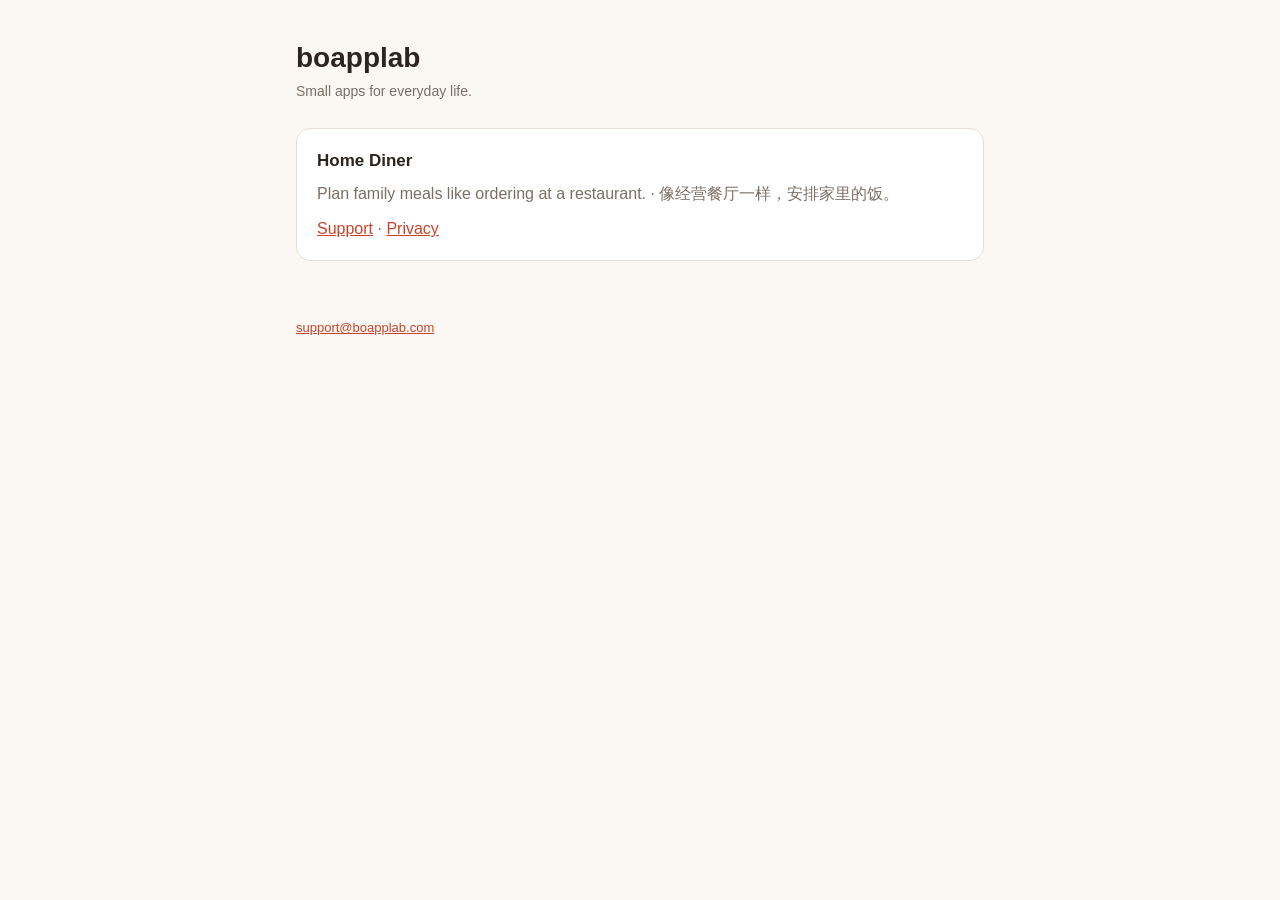
==== index.html @ b9cf9828 "Home Diner privacy policy and support pages App Store Connect needs a privacy policy URL and a suppo" ====
<!doctype html>
<html lang="en">
<head>
<meta charset="utf-8">
<meta name="viewport" content="width=device-width, initial-scale=1">
<title>boapplab</title>
<link rel="stylesheet" href="/style.css">
</head>
<body>
<main>
<h1>boapplab</h1>
<p class="meta">Small apps for everyday life.</p>
<div class="card">
  <h3>Home Diner</h3>
  <p>Plan family meals like ordering at a restaurant. · 像经营餐厅一样，安排家里的饭。</p>
  <p style="margin-top:8px"><a href="/homediner/support/">Support</a> · <a href="/homediner/privacy/">Privacy</a></p>
</div>
<footer><a href="mailto:support@boapplab.com">support@boapplab.com</a></footer>
</main>
</body>
</html>
---- style.css ----
:root {
  --bg: #fbf8f3;
  --text: #2b2420;
  --muted: #7a6f66;
  --accent: #c8432b;
  --line: #e8e0d6;
  --card: #ffffff;
  color-scheme: light dark;
}
@media (prefers-color-scheme: dark) {
  :root {
    --bg: #1c1916;
    --text: #efe8e0;
    --muted: #a89d92;
    --accent: #ef6a50;
    --line: #3a332d;
    --card: #25211d;
  }
}
* { box-sizing: border-box; }
body {
  margin: 0;
  background: var(--bg);
  color: var(--text);
  font: 16px/1.7 -apple-system, BlinkMacSystemFont, "PingFang SC", "Hiragino Sans GB", "Segoe UI", Roboto, "Noto Sans SC", sans-serif;
}
main { max-width: 720px; margin: 0 auto; padding: 40px 16px 64px; }
header.site { display: flex; align-items: center; justify-content: space-between; gap: 12px; margin-bottom: 32px; }
header.site a.home { color: var(--text); text-decoration: none; font-weight: 600; }
nav.lang a { color: var(--muted); text-decoration: none; margin-left: 12px; font-size: 14px; }
nav.lang a:hover { color: var(--accent); }
h1 { font-size: 28px; line-height: 1.3; margin: 0 0 4px; }
h2 { font-size: 19px; margin: 32px 0 8px; }
p, li { margin: 0 0 10px; }
ul { padding-left: 22px; }
a { color: var(--accent); }
.meta { color: var(--muted); font-size: 14px; margin-bottom: 24px; }
section.lang-block + section.lang-block { margin-top: 56px; padding-top: 40px; border-top: 1px solid var(--line); }
.card { background: var(--card); border: 1px solid var(--line); border-radius: 14px; padding: 18px 20px; margin: 16px 0; }
.card h3 { margin: 0 0 4px; font-size: 17px; }
.card p { margin: 0; color: var(--muted); }
.mail { font-size: 18px; font-weight: 600; }
footer { margin-top: 56px; color: var(--muted); font-size: 13px; }
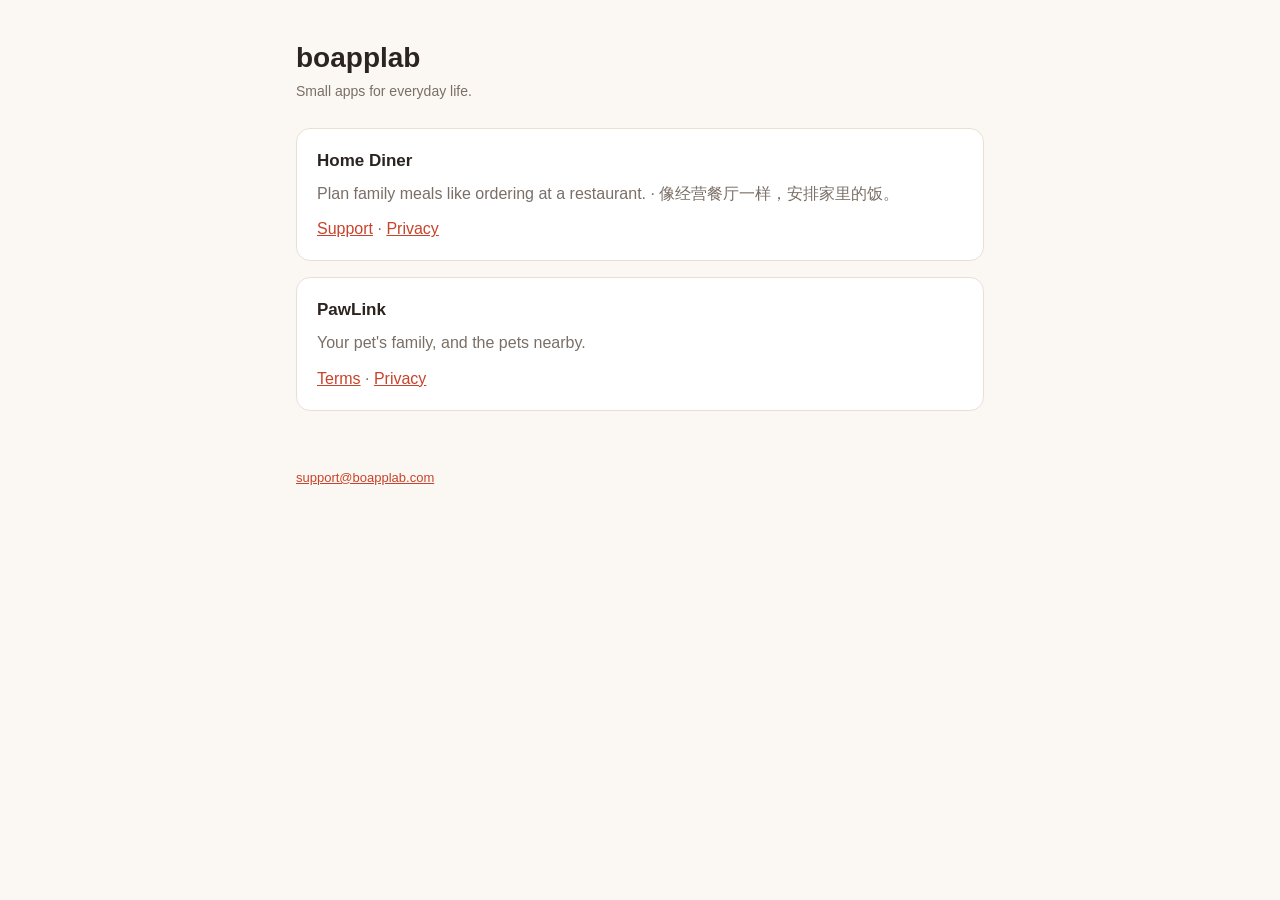
==== commit e3e21a62: "PawLink terms and privacy pages, and PawLink on the homepage PawLink's legal pages were written in i" ====
--- a/index.html
+++ b/index.html
@@ -15,6 +15,11 @@
   <p>Plan family meals like ordering at a restaurant. · 像经营餐厅一样，安排家里的饭。</p>
   <p style="margin-top:8px"><a href="/homediner/support/">Support</a> · <a href="/homediner/privacy/">Privacy</a></p>
 </div>
+<div class="card">
+  <h3>PawLink</h3>
+  <p>Your pet's family, and the pets nearby.</p>
+  <p style="margin-top:8px"><a href="/pawlink/terms/">Terms</a> · <a href="/pawlink/privacy/">Privacy</a></p>
+</div>
 <footer><a href="mailto:support@boapplab.com">support@boapplab.com</a></footer>
 </main>
 </body>
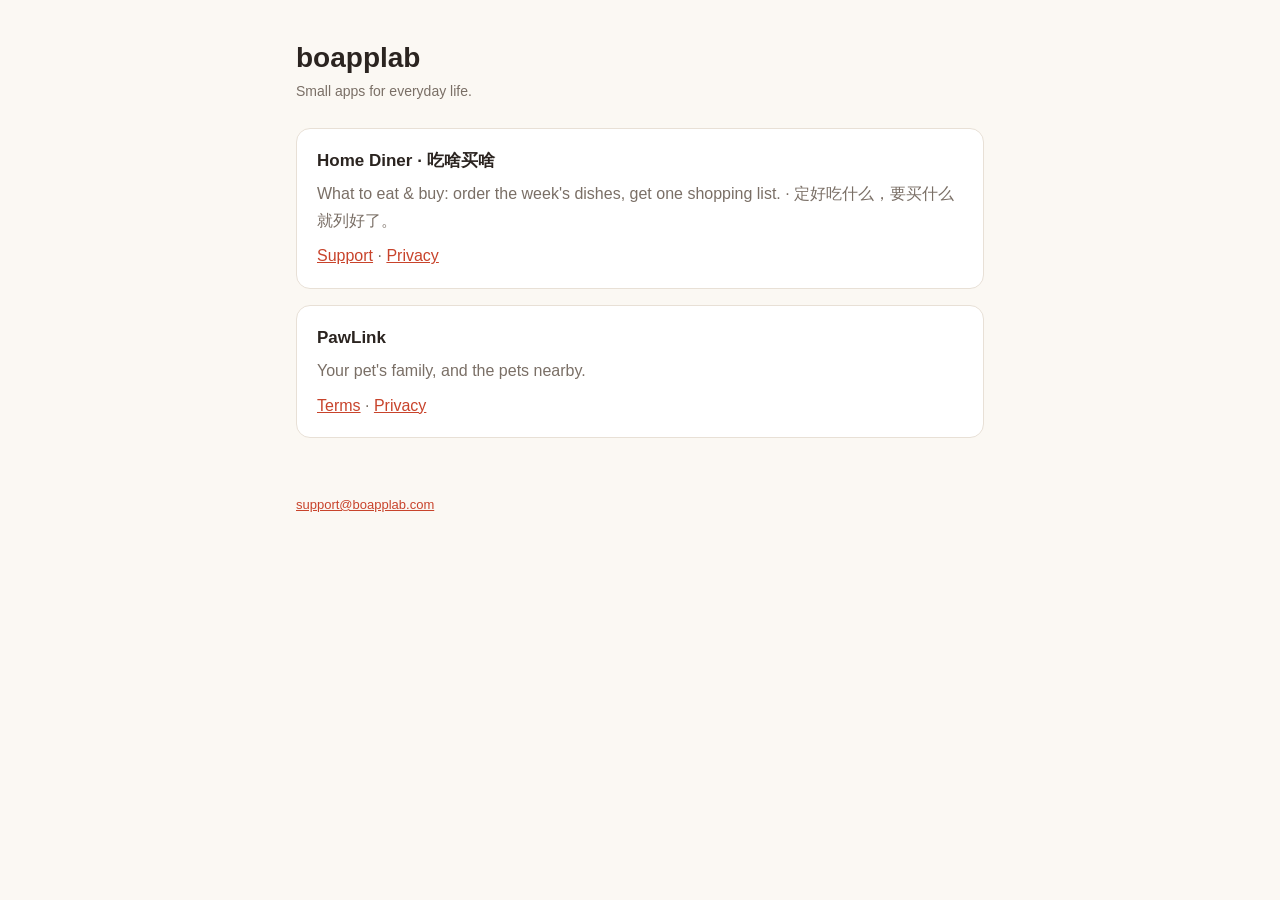
==== commit 2cb8a4df: "Home Diner's Chinese name is now 吃啥买啥 Co-Authored-By: Claude Opus 5.5 <noreply@anthropic.com>" ====
--- a/index.html
+++ b/index.html
@@ -11,8 +11,8 @@
 <h1>boapplab</h1>
 <p class="meta">Small apps for everyday life.</p>
 <div class="card">
-  <h3>Home Diner</h3>
-  <p>Plan family meals like ordering at a restaurant. · 像经营餐厅一样，安排家里的饭。</p>
+  <h3>Home Diner · 吃啥买啥</h3>
+  <p>What to eat &amp; buy: order the week's dishes, get one shopping list. · 定好吃什么，要买什么就列好了。</p>
   <p style="margin-top:8px"><a href="/homediner/support/">Support</a> · <a href="/homediner/privacy/">Privacy</a></p>
 </div>
 <div class="card">
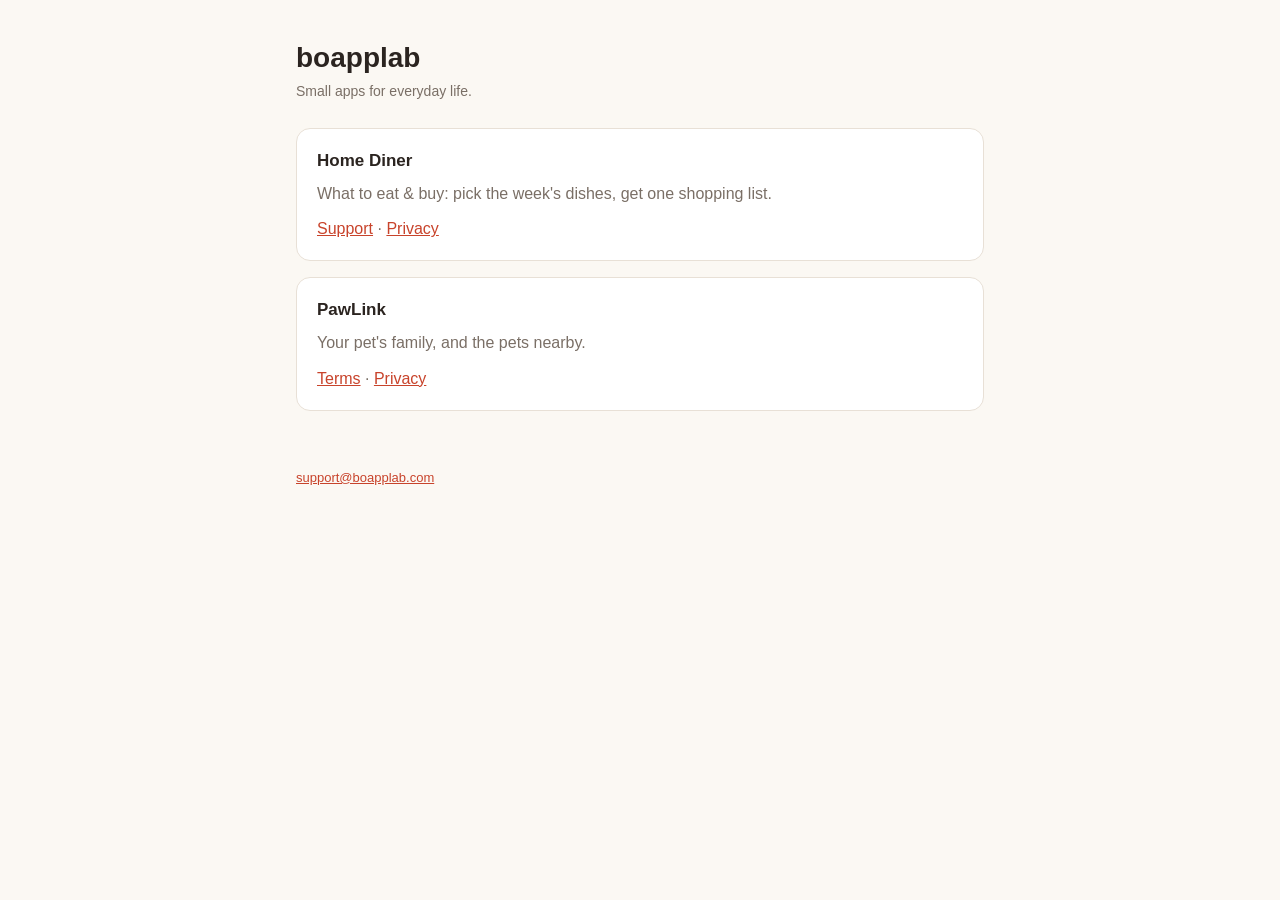
==== commit b10023fa: "Home Diner pages in English only Everything we show or send outside the app is English by default (u" ====
--- a/index.html
+++ b/index.html
@@ -11,8 +11,8 @@
 <h1>boapplab</h1>
 <p class="meta">Small apps for everyday life.</p>
 <div class="card">
-  <h3>Home Diner · 吃啥买啥</h3>
-  <p>What to eat &amp; buy: order the week's dishes, get one shopping list. · 定好吃什么，要买什么就列好了。</p>
+  <h3>Home Diner</h3>
+  <p>What to eat &amp; buy: pick the week's dishes, get one shopping list.</p>
   <p style="margin-top:8px"><a href="/homediner/support/">Support</a> · <a href="/homediner/privacy/">Privacy</a></p>
 </div>
 <div class="card">
